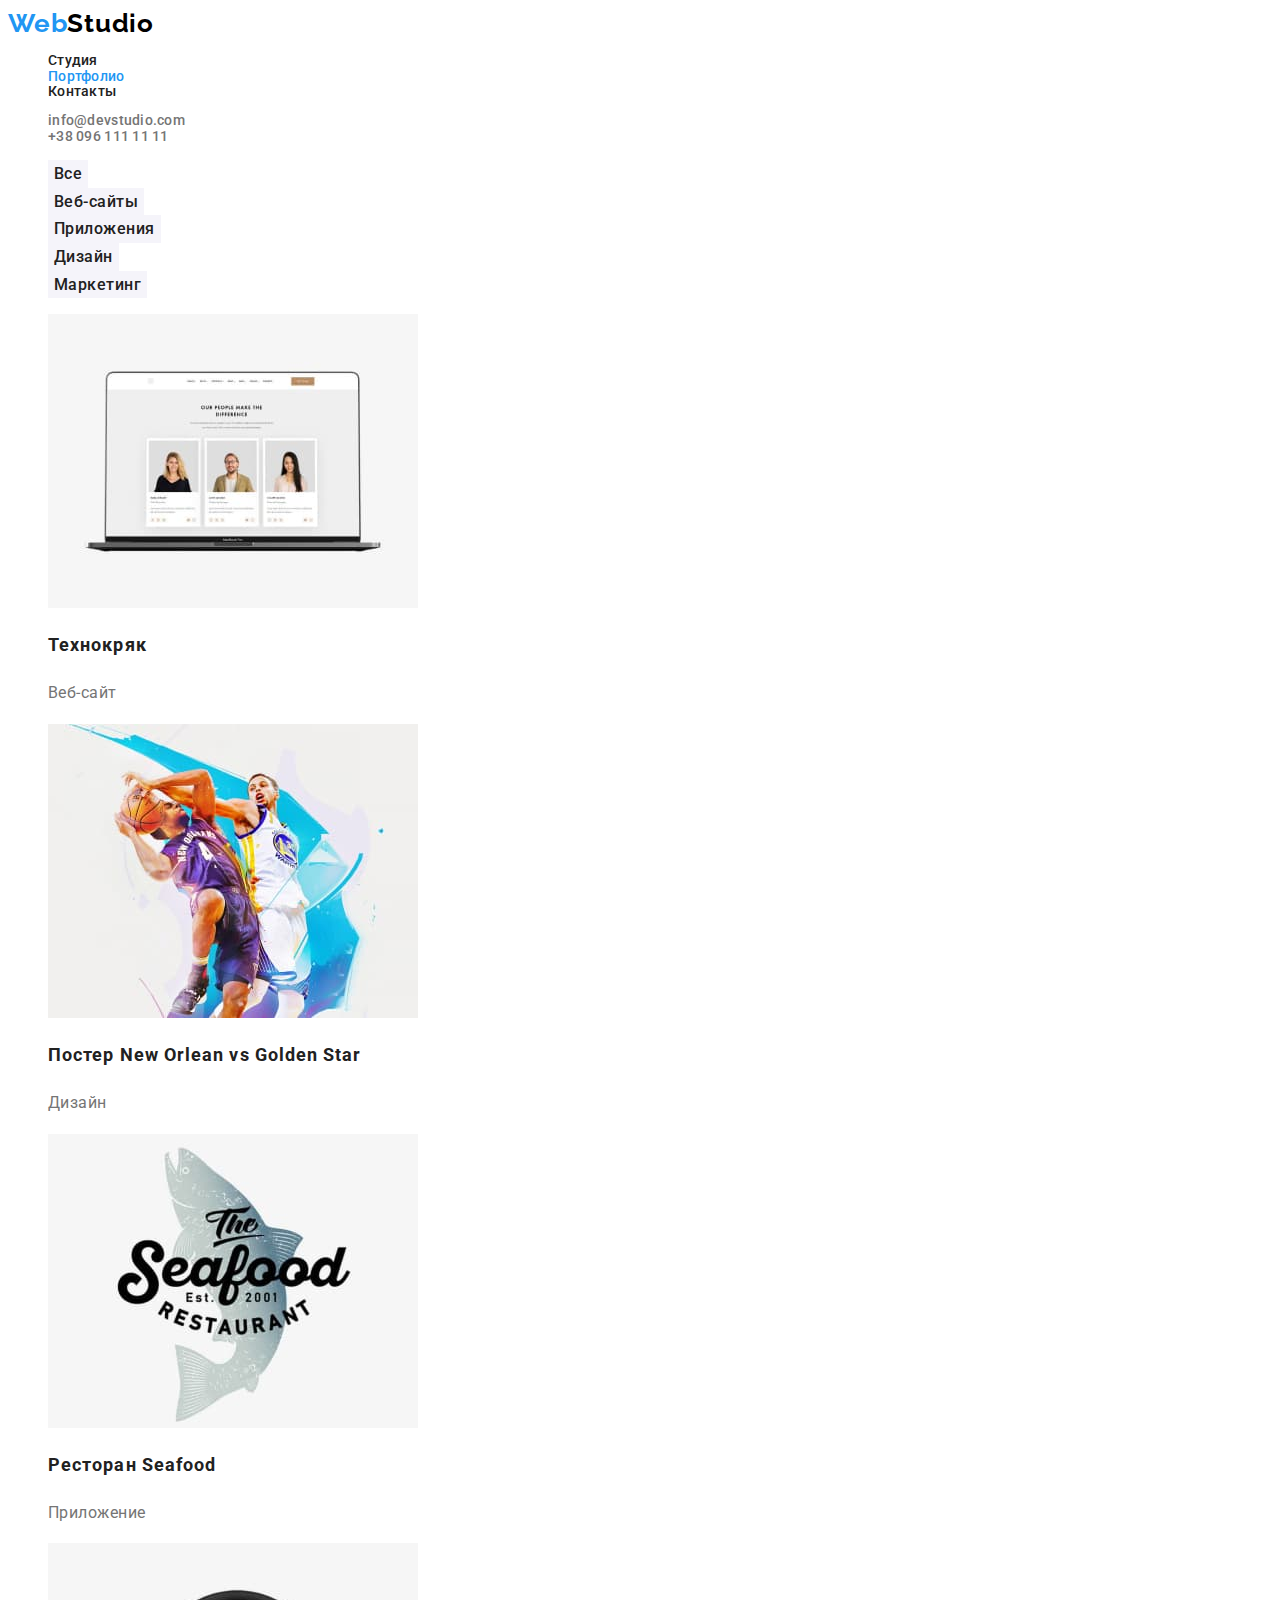
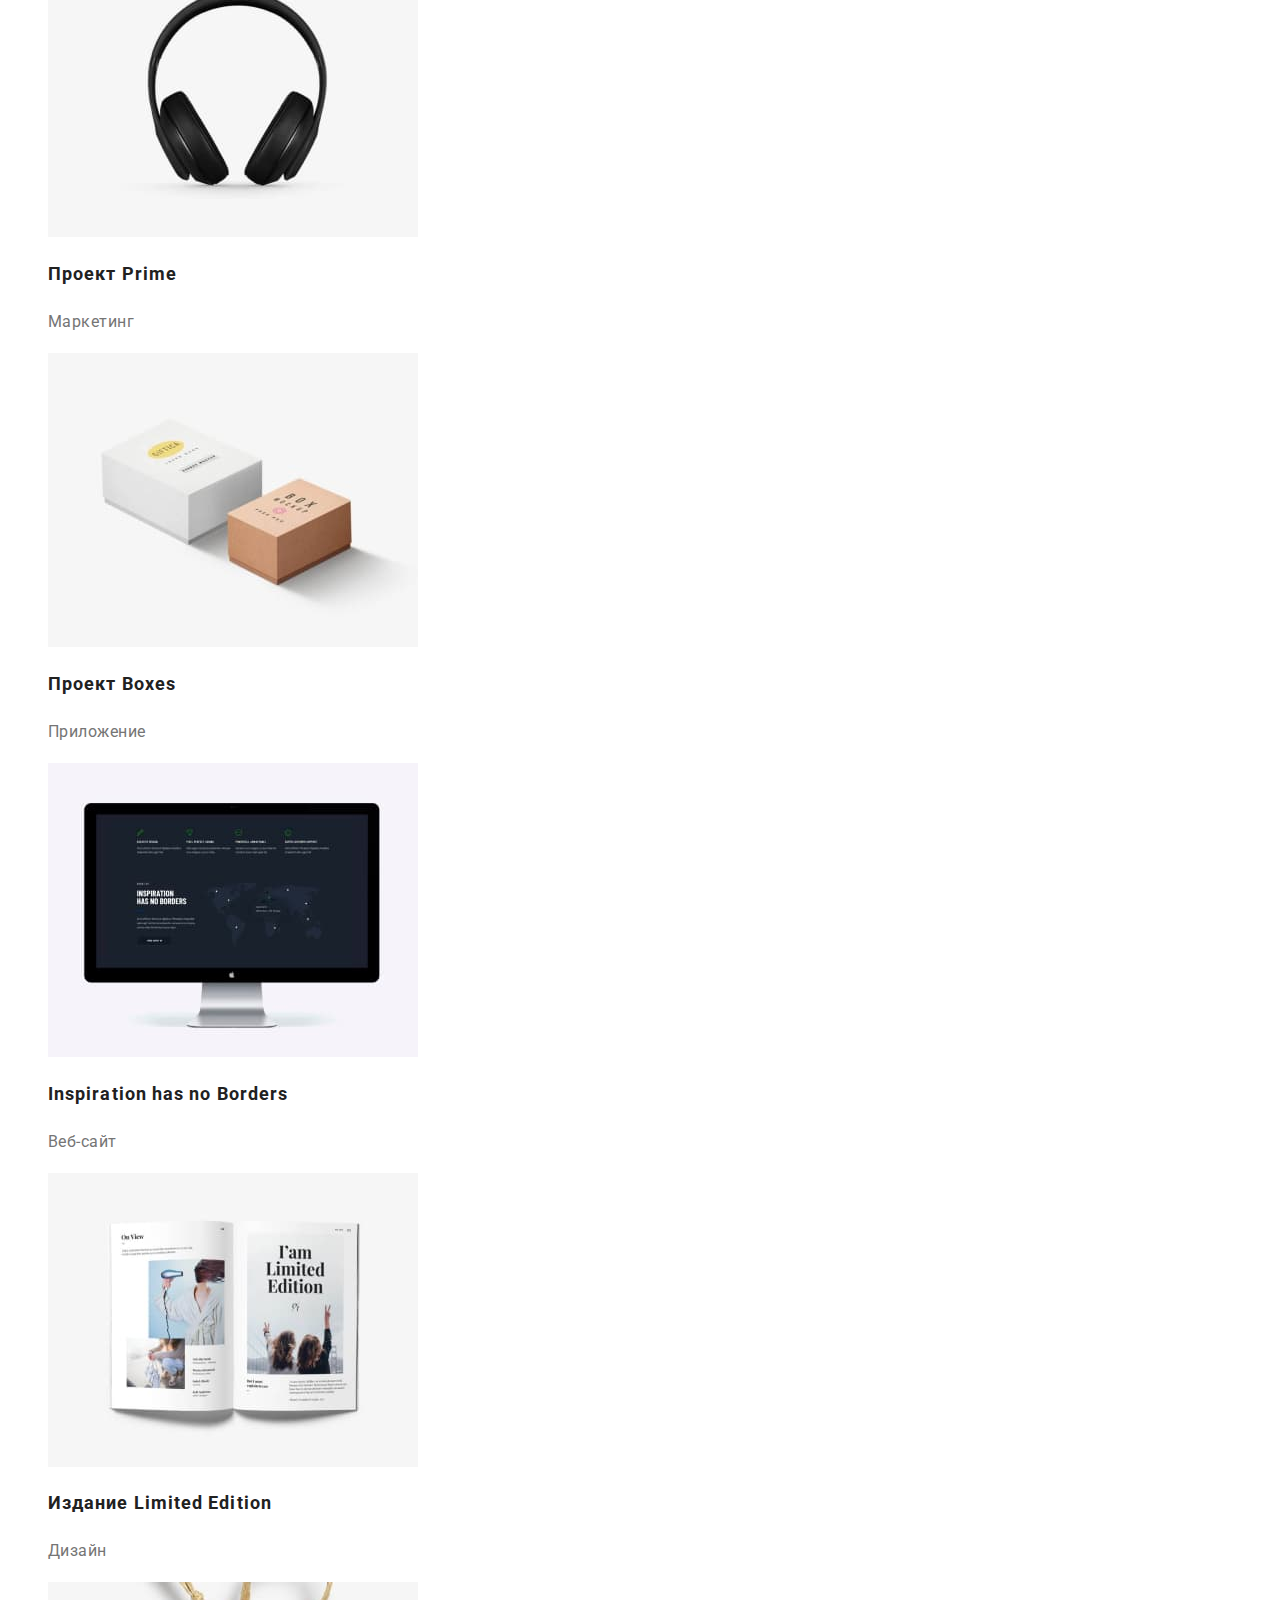
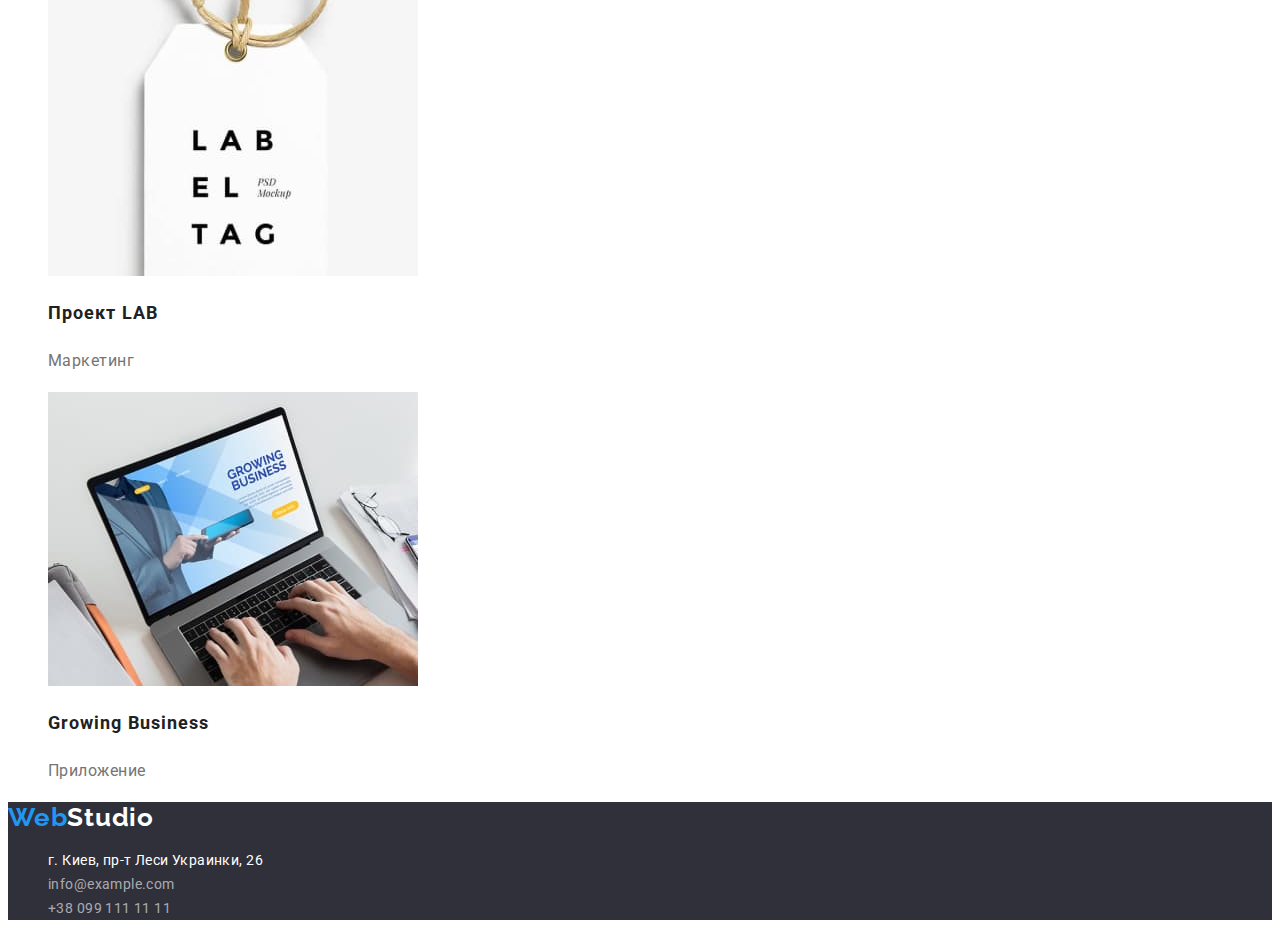
==== portfolio.html @ 826d6974 "Copy files from hw2" ====
<!DOCTYPE html>
<html lang="ru">
  <head>
    <meta charset="UTF-8" />
    <meta http-equiv="X-UA-Compatible" content="IE=edge" />
    <meta name="viewport" content="width=device-width, initial-scale=1.0" />
    <link rel="preconnect" href="https://fonts.googleapis.com" />
    <link rel="preconnect" href="https://fonts.gstatic.com" crossorigin />
    <link
      href="https://fonts.googleapis.com/css2?family=Raleway:wght@700&family=Roboto:wght@400;500;700;900&display=swap"
      rel="stylesheet"
    />
    <title>Portfolio</title>
    <link rel="stylesheet" href="./css/styles.css" />
  </head>
  <body>
    <header>
      <nav class="header-nav">
        <a href="/" lang="en" class="header-logo"> <span class="logo-accent">Web</span>Studio</a>
        <ul class="nav-list list">
          <li><a class="link" href="./index.html">Студия</a></li>
          <li><a class="active-page link" href="/">Портфолио</a></li>
          <li><a class="link" href="#contacts">Контакты</a></li>
        </ul>
      </nav>
      <ul class="header-contacts">
        <li>
          <a class="header-tel link" href="mailto:info@devstudio.com">info@devstudio.com</a>
        </li>
        <li>
          <a class="header-tel link" href="tel:+380961111111">+38 096 111 11 11</a>
        </li>
      </ul>
    </header>

    <main>
      <!--Filter-->
      <section>
        <h1 hidden>Портфолио работ</h1>
        <ul class="filter list">
          <li>
            <button type="button" class="filter-item">Все</button>
          </li>
          <li>
            <button type="button" class="filter-item">Веб-сайты</button>
          </li>
          <li>
            <button type="button" class="filter-item">Приложения</button>
          </li>
          <li>
            <button type="button" class="filter-item">Дизайн</button>
          </li>
          <li>
            <button type="button" class="filter-item">Маркетинг</button>
          </li>
        </ul>
        <!--Portfolio-->
        <ul class="portfolio-list list">
          <li>
            <a href="" class="portfolio-link">
              <img
                src="./images/portfolio1.jpg"
                alt="Веб-сайт Технокряк.jpg"
                width="370"
                height="294"
              />
              <h2 class="portfolio-header">Технокряк</h2>
              <p class="portfolio-text">Веб-сайт</p>
            </a>
          </li>
          <li>
            <a href="" class="portfolio-link">
              <img
                src="./images/portfolio2.jpg"
                alt="Постер New Orlean vs Golden Star.jpg"
                width="370"
                height="294"
              />
              <h2 class="portfolio-header">
                Постер <span lang="en">New Orlean vs Golden Star</span>
              </h2>
              <p class="portfolio-text">Дизайн</p>
            </a>
          </li>
          <li>
            <a href="" class="portfolio-link">
              <img
                src="./images/portfolio3.jpg"
                alt="Приложение ресторана Seafood.jpg"
                width="370"
                height="294"
              />
              <h2 class="portfolio-header">Ресторан <span lang="en">Seafood</span></h2>
              <p class="portfolio-text">Приложение</p>
            </a>
          </li>
          <li>
            <a href="" class="portfolio-link">
              <img src="./images/portfolio4.jpg" alt="Проект Prime.jpg" width="370" height="294" />
              <h2 class="portfolio-header">Проект <span lang="en">Prime</span></h2>
              <p class="portfolio-text">Маркетинг</p>
            </a>
          </li>
          <li>
            <a href="" class="portfolio-link">
              <img
                src="./images/portfolio5.jpg"
                alt="Приложение проекта Boxes.jpg"
                width="370"
                height="294"
              />
              <h2 class="portfolio-header">Проект <span lang="en">Boxes</span></h2>
              <p class="portfolio-text">Приложение</p>
            </a>
          </li>
          <li>
            <a href="" class="portfolio-link">
              <img
                src="./images/portfolio6.jpg"
                alt="Веб-сайт Inspiration has no Borders.jpg"
                width="370"
                height="294"
              />
              <h2 lang="en" class="portfolio-header">Inspiration has no Borders</h2>
              <p class="portfolio-text">Веб-сайт</p>
            </a>
          </li>
          <li>
            <a href="" class="portfolio-link">
              <img
                src="./images/portfolio7.jpg"
                alt="Дизайн издания Limited Edition.jpg"
                width="370"
                height="294"
              />
              <h2 class="portfolio-header">Издание <span lang="en">Limited Edition</span></h2>
              <p class="portfolio-text">Дизайн</p>
            </a>
          </li>
          <li>
            <a href="" class="portfolio-link">
              <img src="./images/portfolio8.jpg" alt="Проект LAB.jpg" width="370" height="294" />
              <h2 class="portfolio-header">Проект <span lang="en">LAB</span></h2>
              <p class="portfolio-text">Маркетинг</p>
            </a>
          </li>
          <li>
            <a href="" class="portfolio-link">
              <img
                src="./images/portfolio9.jpg"
                alt="Приложение Growing Business.jpg"
                width="370"
                height="294"
              />
              <h2 lang="en" class="portfolio-header">Growing Business</h2>
              <p class="portfolio-text">Приложение</p>
            </a>
          </li>
        </ul>
      </section>
    </main>

    <footer class="footer">
      <h2 hidden>Контакты</h2>
      <address id="contacts">
        <a class="footer-logo link" href="/" lang="en">
          <span class="logo-accent">Web</span>Studio</a
        >
        <ul class="contacts-list list">
          <li>
            <a
              href="https://www.google.com/maps/place/%D0%B1%D1%83%D0%BB.+%D0%9B%D0%B5%D1%81%D0%B8+%D0%A3%D0%BA%D1%80%D0%B0%D0%B8%D0%BD%D0%BA%D0%B8,+26,+%D0%9A%D0%B8%D0%B5%D0%B2,+%D0%A3%D0%BA%D1%80%D0%B0%D0%B8%D0%BD%D0%B0,+02000/"
              target="_blank"
              class="address link"
              >г. Киев, пр-т Леси Украинки, 26
            </a>
          </li>
          <li>
            <a href="mailto:info@example.com" class="footer-tel link">info@example.com</a>
          </li>
          <li><a href="tel:+380991111111" class="footer-tel link">+38 099 111 11 11</a></li>
        </ul>
      </address>
    </footer>
  </body>
</html>
---- css/styles.css ----
/*Primary text color #212121 */
/*Secondary text color #757575 */
/*background color #FFFFFF */
/*accent color #2196F3 */
/*secondary background color #F5F4FA*/

:root {
  --primary-text-color: #212121;
  --text-color: #757575;
  --accent-color: #2196f3;
  --primary-white-color: #ffffff;
}

body {
  font-family: 'Roboto', Verdana, sans-serif;
  background-color: var(--primary-white-color);
  color: var(--primary-text-color);
}

/*Site navigation*/

.list,
.header-contacts {
  list-style: none;
}

.link {
  text-decoration: none;
  color: var(--primary-text-color);
}

.link:hover,
.link:focus {
  color: var(--accent-color);
}

.header-logo {
  color: #000000;
  font-family: 'Raleway', Verdana, sans-serif;
  font-weight: 700;
  font-size: 26px;
  line-height: 1.2;
  letter-spacing: 0.03em;
  text-decoration: none;
}

.logo-accent {
  color: var(--accent-color);
  font-family: 'Raleway', Verdana, sans-serif;
  font-weight: 700;
  font-size: 26px;
  line-height: 1.2;
  letter-spacing: 0.03em;
}

.header-nav,
.header-contacts {
  color: var(--primary-text-color);
  font-weight: 500;
  font-size: 14px;
  line-height: 1.1;
  letter-spacing: 0.02em;
}

.active-page {
  color: var(--accent-color);
}

.header-tel {
  color: var(--text-color);
}

/*Hero*/

.hero {
  background-color: #2f303a;
}
.primary-title {
  color: var(--primary-white-color);
  font-weight: 900;
  font-size: 44px;
  line-height: 1.4;
  letter-spacing: 0.06em;
  text-transform: uppercase;
  text-align: center;
}

.order-button {
  color: var(--primary-white-color);
  background: var(--accent-color);
  font-family: 'Roboto', Verdana, sans-serif;
  font-weight: 700;
  font-size: 16px;
  line-height: 1.8;
  letter-spacing: 0.06em;
  cursor: pointer;
}

.order-button:hover,
.order-button:focus {
  background: #188ce8;
}

/*Benefits*/

.sub-title {
  font-weight: 700;
  font-size: 14px;
  line-height: 1.1;
  letter-spacing: 0.03em;
  text-transform: uppercase;
}

.text {
  color: var(--text-color);
  font-size: 14px;
  line-height: 1.7;
  letter-spacing: 0.03em;
}

/*What we do*/

.title {
  font-weight: 700;
  font-size: 36px;
  line-height: 1.2;
  letter-spacing: 0.03em;
  text-align: center;
}

/*Team*/

.team {
  background-color: #f5f4fa;
}

.team-item {
  text-align: center;
}

.team-name {
  font-weight: 500;
  font-size: 16px;
  line-height: 1.2;
  letter-spacing: 0.03em;
}

.team-text {
  color: var(--text-color);
  font-size: 16px;
  line-height: 1.2;
  letter-spacing: 0.03em;
}

/*Footer*/

.footer {
  background-color: #2f303a;
}

.footer-logo,
.address,
.footer-tel {
  text-decoration: none;
  font-style: normal;
}

.footer-logo {
  color: var(--primary-white-color);
  font-family: 'Raleway', Verdana, sans-serif;
  font-weight: 700;
  font-size: 26px;
  line-height: 1.2;
  letter-spacing: 0.03em;
}

.address,
.footer-tel {
  color: var(--primary-white-color);
  font-size: 14px;
  line-height: 1.7;
  letter-spacing: 0.03em;
}

.footer-tel {
  color: rgba(255, 255, 255, 0.6);
}

/*------Portfolio page------*/

/*Filter*/

.filter-item {
  color: var(--primary-text-color);
  background: #f5f4fa;
  border: none;
  font-family: 'Roboto', Verdana, sans-serif;
  font-weight: 500;
  font-size: 16px;
  line-height: 1.6;
  letter-spacing: 0.03em;
  text-align: center;
}

.filter-item:hover,
.filter-item:focus {
  color: var(--primary-white-color);
  background: var(--accent-color);
  cursor: pointer;
}

/*Portfolio*/

.portfolio-link {
  text-decoration: none;
  font-style: normal;
}

.portfolio-header {
  color: var(--primary-text-color);
  font-size: 18px;
  line-height: 2;
  letter-spacing: 0.06em;
}

.portfolio-text {
  color: var(--text-color);
  font-size: 16px;
  line-height: 1.8;
  letter-spacing: 0.03em;
}
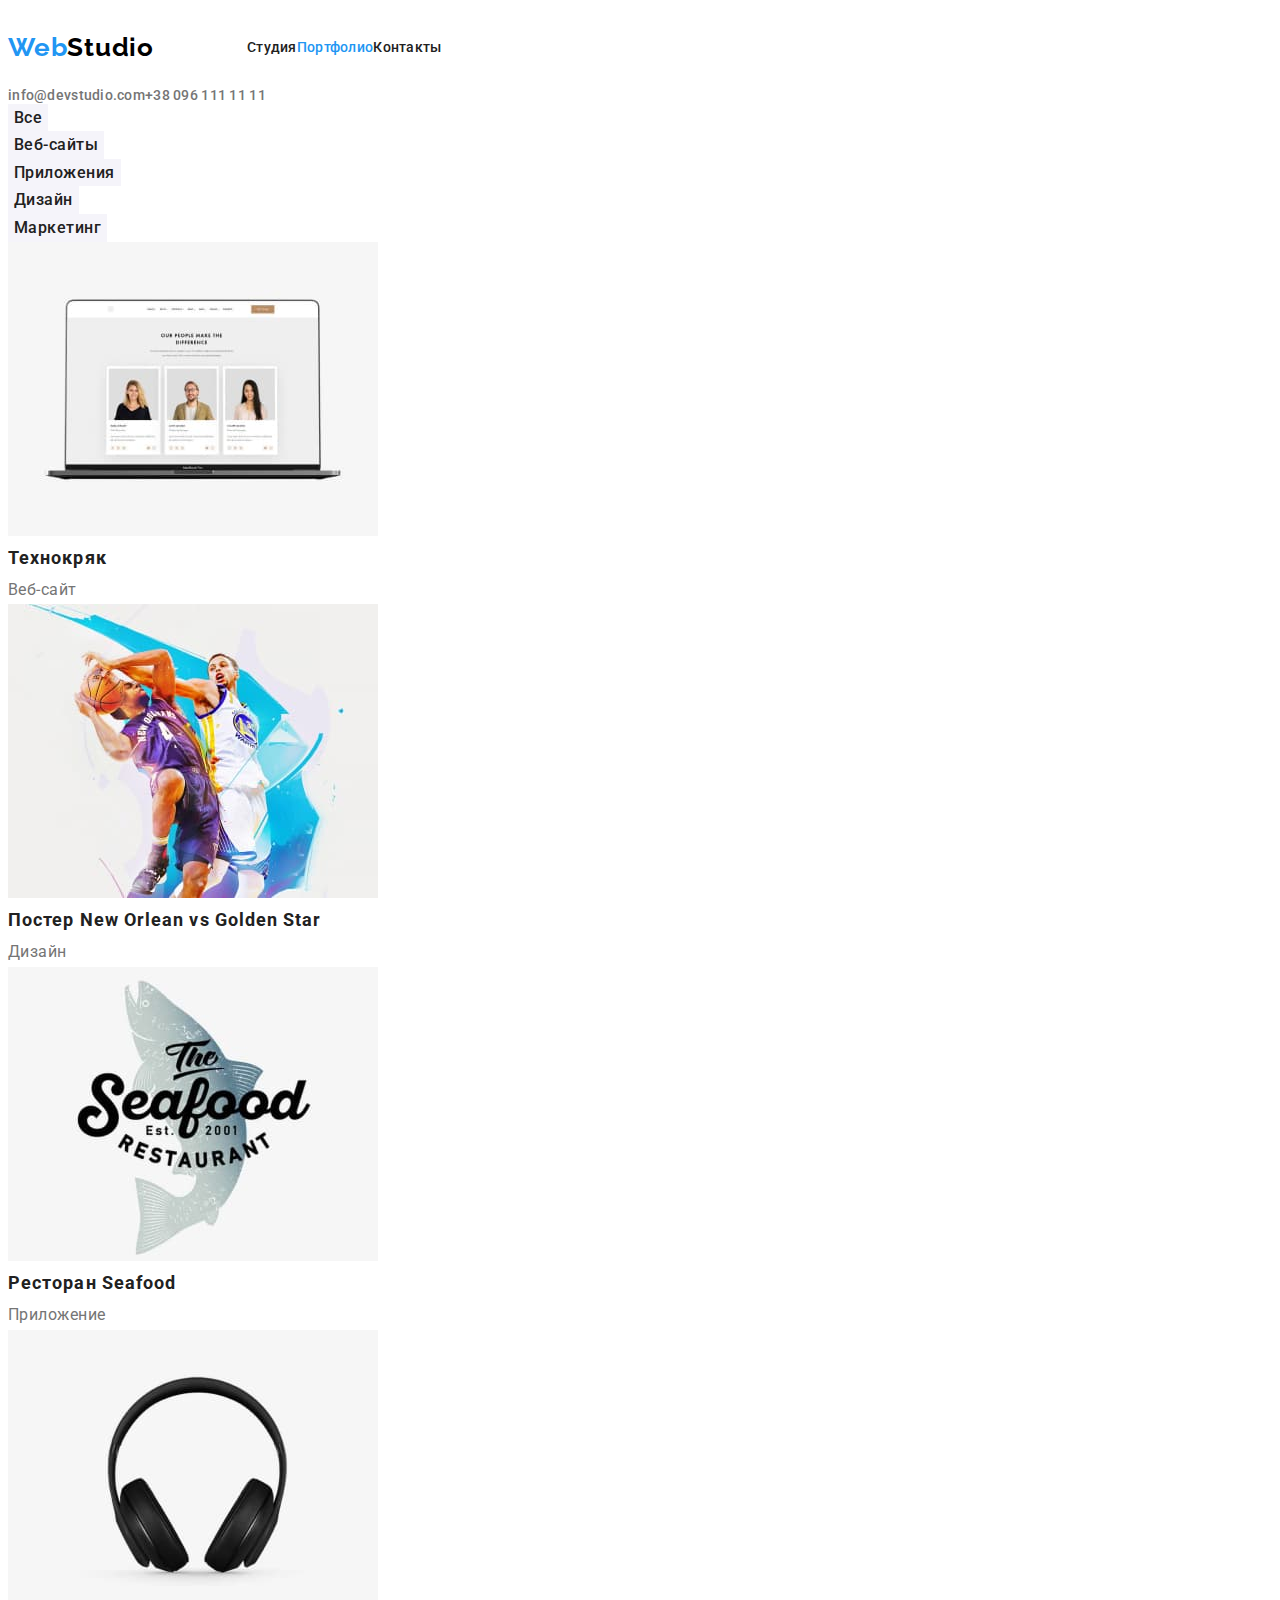
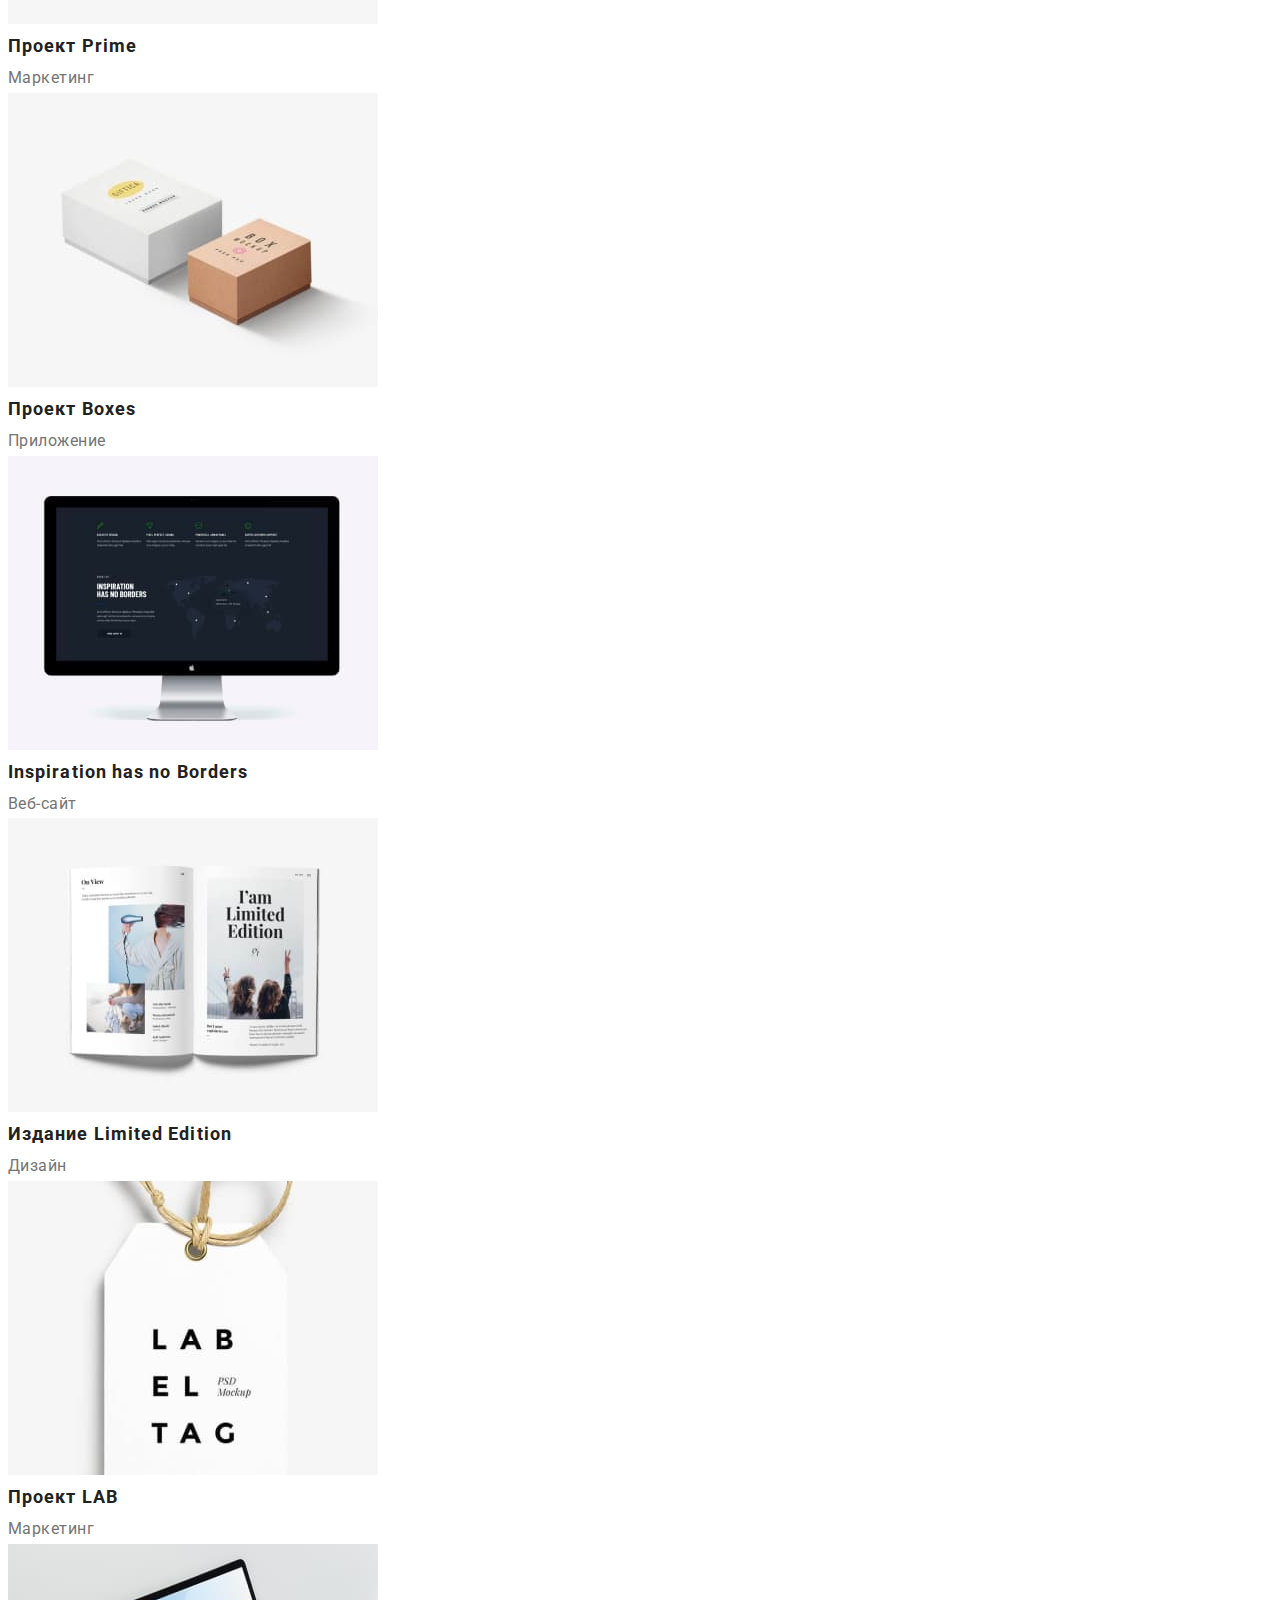
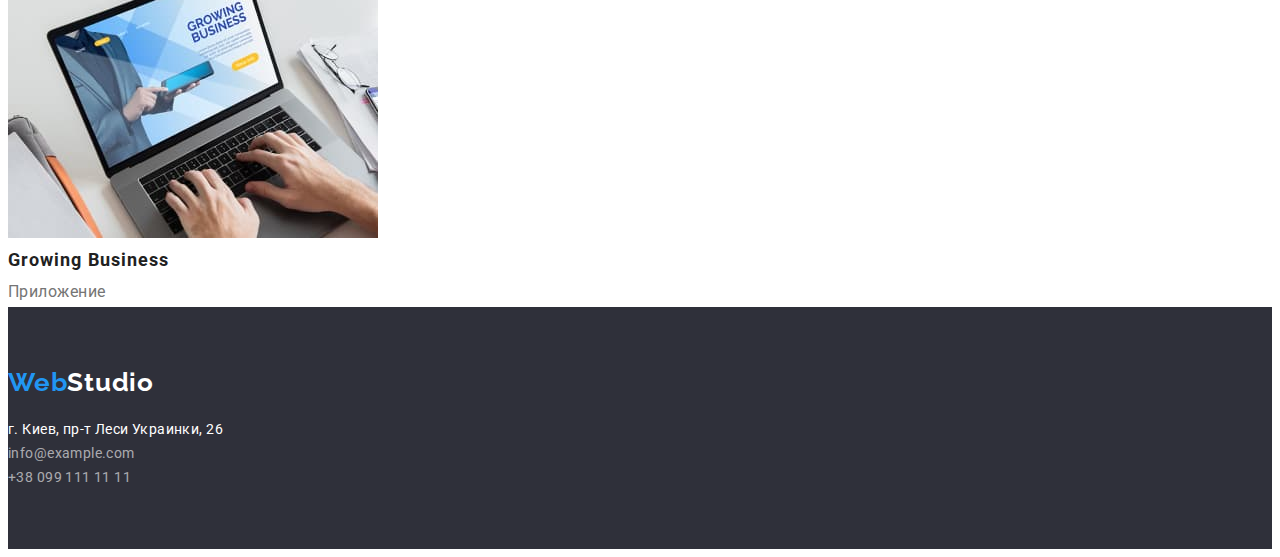
==== commit ddcc3f9f: "Align index.html" ====
--- a/portfolio.html
+++ b/portfolio.html
@@ -11,6 +11,14 @@
       rel="stylesheet"
     />
     <title>Portfolio</title>
+    <link
+      rel="stylesheet"
+      href="https://cdnjs.cloudflare.com/ajax/libs/modern-normalize/1.1.0/modern-normalize.min.css"
+      integrity="sha512-wpPYUAdjBVSE4KJnH1VR1HeZfpl1ub8YT/NKx4PuQ5NmX2tKuGu6U/JRp5y+Y8XG2tV+wKQpNHVUX03MfMFn9Q=="
+      crossorigin="anonymous"
+      referrerpolicy="no-referrer"
+    />
+    <link rel="stylesheet" href="./css/reset.css" />
     <link rel="stylesheet" href="./css/styles.css" />
   </head>
   <body>
@@ -36,7 +44,7 @@
     <main>
       <!--Filter-->
       <section>
-        <h1 hidden>Портфолио работ</h1>
+        <h1 class="visually-hidden">Портфолио работ</h1>
         <ul class="filter list">
           <li>
             <button type="button" class="filter-item">Все</button>
--- a/css/styles.css
+++ b/css/styles.css
@@ -17,6 +17,25 @@
   color: var(--primary-text-color);
 }
 
+.visually-hidden {
+  position: absolute;
+  width: 1px;
+  height: 1px;
+  margin: -1px;
+  border: 0;
+  padding: 0;
+  white-space: nowrap;
+  clip-path: inset(100%);
+  clip: rect(0 0 0 0);
+  overflow: hidden;
+}
+
+.container {
+  width: 1200px;
+  padding: 0 15px;
+  margin: 0 auto;
+}
+
 /*Site navigation*/
 
 .list,
@@ -36,12 +55,17 @@
 
 .header-logo {
   color: #000000;
+
   font-family: 'Raleway', Verdana, sans-serif;
   font-weight: 700;
   font-size: 26px;
   line-height: 1.2;
   letter-spacing: 0.03em;
   text-decoration: none;
+
+  padding-top: 24px;
+  padding-bottom: 25px;
+  margin-right: 93px;
 }
 
 .logo-accent {
@@ -53,47 +77,94 @@
   letter-spacing: 0.03em;
 }
 
-.header-nav,
-.header-contacts {
+.header-nav {
   color: var(--primary-text-color);
   font-weight: 500;
   font-size: 14px;
   line-height: 1.1;
   letter-spacing: 0.02em;
+
+  display: flex;
+  align-items: center;
+}
+
+.nav-list {
+  display: flex;
+}
+
+.nav-item:not(:last-child) {
+  margin-right: 50px;
+}
+
+.header-contacts {
+  color: var(--text-color);
+  font-weight: 500;
+  font-size: 14px;
+  line-height: 1.1;
+  letter-spacing: 0.02em;
+
+  display: flex;
+  margin-left: auto;
+}
+
+.header-tel {
+  color: var(--text-color);
+}
+
+.contacts-item:not(:last-child) {
+  margin-right: 50px;
+}
+
+.header .container {
+  display: flex;
+  align-items: center;
 }
 
 .active-page {
   color: var(--accent-color);
 }
 
-.header-tel {
-  color: var(--text-color);
-}
-
 /*Hero*/
 
 .hero {
   background-color: #2f303a;
-}
+
+  text-align: center;
+  padding: 200px 0;
+}
+
 .primary-title {
   color: var(--primary-white-color);
+
   font-weight: 900;
   font-size: 44px;
   line-height: 1.4;
   letter-spacing: 0.06em;
   text-transform: uppercase;
-  text-align: center;
+
+  max-width: 696px;
+  margin: 0 auto;
+  margin-bottom: 30px;
 }
 
 .order-button {
   color: var(--primary-white-color);
   background: var(--accent-color);
+  box-shadow: 0px 4px 4px rgba(0, 0, 0, 0.15);
+
   font-family: 'Roboto', Verdana, sans-serif;
   font-weight: 700;
   font-size: 16px;
   line-height: 1.8;
   letter-spacing: 0.06em;
   cursor: pointer;
+
+  display: inline-block;
+  min-width: 200px;
+  min-height: 50px;
+  padding: 10px 32px;
+  border: none;
+  border-radius: 4px;
 }
 
 .order-button:hover,
@@ -103,12 +174,30 @@
 
 /*Benefits*/
 
+.benefits {
+  padding: 94px 0px;
+}
+
+.benefits-list {
+  display: flex;
+}
+
+.benefits-item {
+  max-width: 270px;
+}
+
+.benefits-item:not(:last-child) {
+  margin-right: 30px;
+}
+
 .sub-title {
   font-weight: 700;
   font-size: 14px;
   line-height: 1.1;
   letter-spacing: 0.03em;
   text-transform: uppercase;
+
+  margin-bottom: 10px;
 }
 
 .text {
@@ -120,22 +209,55 @@
 
 /*What we do*/
 
+.works {
+  padding-bottom: 94px;
+}
+
 .title {
   font-weight: 700;
   font-size: 36px;
   line-height: 1.2;
   letter-spacing: 0.03em;
   text-align: center;
+
+  margin: 0 auto 50px;
+}
+
+.works-list {
+  display: flex;
+  flex-wrap: wrap;
+  gap: 30px;
+  padding: 0px;
+}
+
+.works-item {
+  flex-basis: calc((100% - 60px) / 3);
 }
 
 /*Team*/
 
 .team {
   background-color: #f5f4fa;
+  display: flex;
+  padding: 94px 0px;
+}
+
+.team-list {
+  display: flex;
+  flex-wrap: wrap;
+  gap: 30px;
+  padding: 0px;
 }
 
 .team-item {
+  background: #ffffff;
   text-align: center;
+
+  border: none;
+  border-radius: 0px 0px 4px 4px;
+  box-shadow: 0px 1px 3px rgba(0, 0, 0, 0.12), 0px 1px 1px rgba(0, 0, 0, 0.14),
+    0px 2px 1px rgba(0, 0, 0, 0.2);
+  padding-bottom: 30px;
 }
 
 .team-name {
@@ -143,6 +265,9 @@
   font-size: 16px;
   line-height: 1.2;
   letter-spacing: 0.03em;
+
+  margin-top: 30px;
+  margin-bottom: 10px;
 }
 
 .team-text {
@@ -156,6 +281,8 @@
 
 .footer {
   background-color: #2f303a;
+
+  padding: 60px 0;
 }
 
 .footer-logo,
@@ -166,12 +293,15 @@
 }
 
 .footer-logo {
+  display: inline-block;
   color: var(--primary-white-color);
   font-family: 'Raleway', Verdana, sans-serif;
   font-weight: 700;
   font-size: 26px;
   line-height: 1.2;
   letter-spacing: 0.03em;
+
+  margin-bottom: 20px;
 }
 
 .address,
@@ -184,6 +314,10 @@
 
 .footer-tel {
   color: rgba(255, 255, 255, 0.6);
+}
+
+.footer-contacts-item:not(:last-child) {
+  margin-bottom: 9px;
 }
 
 /*------Portfolio page------*/
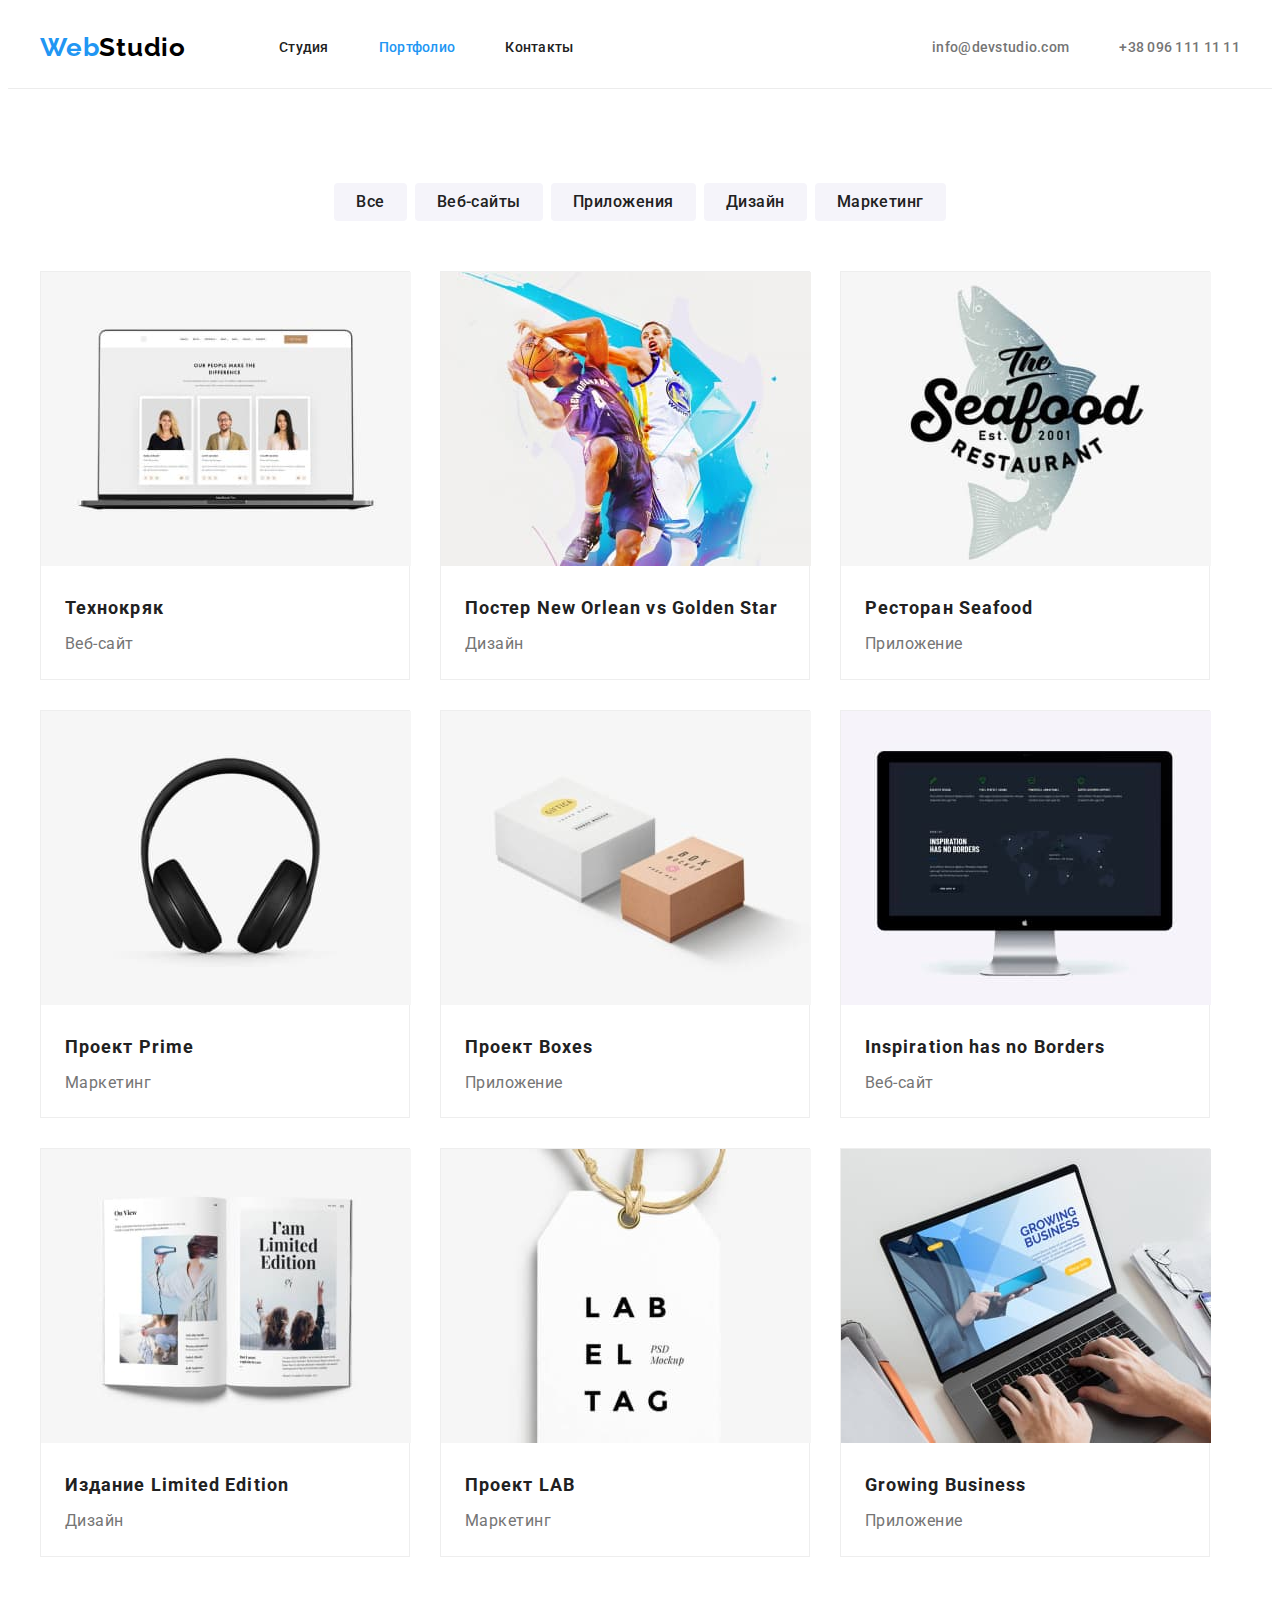
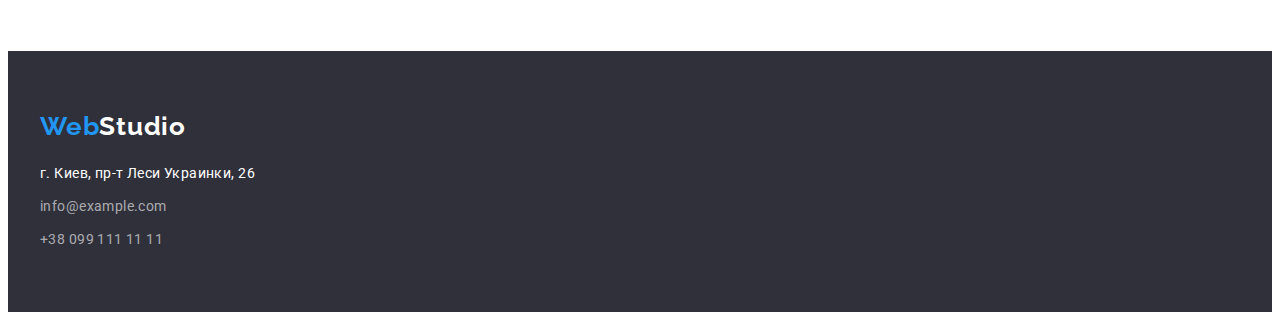
==== commit 2eeaccc0: "Align portfolio.html" ====
--- a/portfolio.html
+++ b/portfolio.html
@@ -22,173 +22,189 @@
     <link rel="stylesheet" href="./css/styles.css" />
   </head>
   <body>
-    <header>
-      <nav class="header-nav">
-        <a href="/" lang="en" class="header-logo"> <span class="logo-accent">Web</span>Studio</a>
-        <ul class="nav-list list">
-          <li><a class="link" href="./index.html">Студия</a></li>
-          <li><a class="active-page link" href="/">Портфолио</a></li>
-          <li><a class="link" href="#contacts">Контакты</a></li>
+    <header class="header border">
+      <div class="container">
+        <nav class="header-nav">
+          <a href="/" lang="en" class="header-logo"> <span class="logo-accent">Web</span>Studio</a>
+          <ul class="nav-list list">
+            <li class="nav-item"><a class="link" href="/">Студия</a></li>
+            <li class="nav-item">
+              <a class="link active-page" href="./portfolio.html">Портфолио</a>
+            </li>
+            <li class="nav-item"><a class="link" href="#contacts">Контакты</a></li>
+          </ul>
+        </nav>
+        <ul class="header-contacts">
+          <li class="contacts-item">
+            <a class="header-tel link" href="mailto:info@devstudio.com">info@devstudio.com</a>
+          </li>
+          <li class="contacts-item">
+            <a class="header-tel link" href="tel:+380961111111">+38 096 111 11 11</a>
+          </li>
         </ul>
-      </nav>
-      <ul class="header-contacts">
-        <li>
-          <a class="header-tel link" href="mailto:info@devstudio.com">info@devstudio.com</a>
-        </li>
-        <li>
-          <a class="header-tel link" href="tel:+380961111111">+38 096 111 11 11</a>
-        </li>
-      </ul>
+      </div>
     </header>
 
     <main>
       <!--Filter-->
-      <section>
+      <section class="portfolio">
         <h1 class="visually-hidden">Портфолио работ</h1>
         <ul class="filter list">
-          <li>
-            <button type="button" class="filter-item">Все</button>
-          </li>
-          <li>
-            <button type="button" class="filter-item">Веб-сайты</button>
-          </li>
-          <li>
-            <button type="button" class="filter-item">Приложения</button>
-          </li>
-          <li>
-            <button type="button" class="filter-item">Дизайн</button>
-          </li>
-          <li>
-            <button type="button" class="filter-item">Маркетинг</button>
+          <li class="filter-item">
+            <button type="button" class="filter-btn">Все</button>
+          </li>
+          <li class="filter-item">
+            <button type="button" class="filter-btn">Веб-сайты</button>
+          </li>
+          <li class="filter-item">
+            <button type="button" class="filter-btn">Приложения</button>
+          </li>
+          <li class="filter-item">
+            <button type="button" class="filter-btn">Дизайн</button>
+          </li>
+          <li class="filter-item">
+            <button type="button" class="filter-btn">Маркетинг</button>
           </li>
         </ul>
         <!--Portfolio-->
-        <ul class="portfolio-list list">
-          <li>
-            <a href="" class="portfolio-link">
-              <img
-                src="./images/portfolio1.jpg"
-                alt="Веб-сайт Технокряк.jpg"
-                width="370"
-                height="294"
-              />
-              <h2 class="portfolio-header">Технокряк</h2>
-              <p class="portfolio-text">Веб-сайт</p>
-            </a>
-          </li>
-          <li>
-            <a href="" class="portfolio-link">
-              <img
-                src="./images/portfolio2.jpg"
-                alt="Постер New Orlean vs Golden Star.jpg"
-                width="370"
-                height="294"
-              />
-              <h2 class="portfolio-header">
-                Постер <span lang="en">New Orlean vs Golden Star</span>
-              </h2>
-              <p class="portfolio-text">Дизайн</p>
-            </a>
-          </li>
-          <li>
-            <a href="" class="portfolio-link">
-              <img
-                src="./images/portfolio3.jpg"
-                alt="Приложение ресторана Seafood.jpg"
-                width="370"
-                height="294"
-              />
-              <h2 class="portfolio-header">Ресторан <span lang="en">Seafood</span></h2>
-              <p class="portfolio-text">Приложение</p>
-            </a>
-          </li>
-          <li>
-            <a href="" class="portfolio-link">
-              <img src="./images/portfolio4.jpg" alt="Проект Prime.jpg" width="370" height="294" />
-              <h2 class="portfolio-header">Проект <span lang="en">Prime</span></h2>
-              <p class="portfolio-text">Маркетинг</p>
-            </a>
-          </li>
-          <li>
-            <a href="" class="portfolio-link">
-              <img
-                src="./images/portfolio5.jpg"
-                alt="Приложение проекта Boxes.jpg"
-                width="370"
-                height="294"
-              />
-              <h2 class="portfolio-header">Проект <span lang="en">Boxes</span></h2>
-              <p class="portfolio-text">Приложение</p>
-            </a>
-          </li>
-          <li>
-            <a href="" class="portfolio-link">
-              <img
-                src="./images/portfolio6.jpg"
-                alt="Веб-сайт Inspiration has no Borders.jpg"
-                width="370"
-                height="294"
-              />
-              <h2 lang="en" class="portfolio-header">Inspiration has no Borders</h2>
-              <p class="portfolio-text">Веб-сайт</p>
-            </a>
-          </li>
-          <li>
-            <a href="" class="portfolio-link">
-              <img
-                src="./images/portfolio7.jpg"
-                alt="Дизайн издания Limited Edition.jpg"
-                width="370"
-                height="294"
-              />
-              <h2 class="portfolio-header">Издание <span lang="en">Limited Edition</span></h2>
-              <p class="portfolio-text">Дизайн</p>
-            </a>
-          </li>
-          <li>
-            <a href="" class="portfolio-link">
-              <img src="./images/portfolio8.jpg" alt="Проект LAB.jpg" width="370" height="294" />
-              <h2 class="portfolio-header">Проект <span lang="en">LAB</span></h2>
-              <p class="portfolio-text">Маркетинг</p>
-            </a>
-          </li>
-          <li>
-            <a href="" class="portfolio-link">
-              <img
-                src="./images/portfolio9.jpg"
-                alt="Приложение Growing Business.jpg"
-                width="370"
-                height="294"
-              />
-              <h2 lang="en" class="portfolio-header">Growing Business</h2>
-              <p class="portfolio-text">Приложение</p>
-            </a>
-          </li>
-        </ul>
+        <div class="container">
+          <ul class="portfolio-list list">
+            <li class="portfolio-item">
+              <a href="" class="portfolio-link">
+                <img
+                  class="portfolio-img"
+                  src="./images/portfolio1.jpg"
+                  alt="Веб-сайт Технокряк.jpg"
+                  width="370"
+                  height="294"
+                />
+                <h2 class="portfolio-header">Технокряк</h2>
+                <p class="portfolio-text">Веб-сайт</p>
+              </a>
+            </li>
+            <li class="portfolio-item">
+              <a href="" class="portfolio-link">
+                <img
+                  src="./images/portfolio2.jpg"
+                  alt="Постер New Orlean vs Golden Star.jpg"
+                  width="370"
+                  height="294"
+                />
+                <h2 class="portfolio-header">
+                  Постер <span lang="en">New Orlean vs Golden Star</span>
+                </h2>
+                <p class="portfolio-text">Дизайн</p>
+              </a>
+            </li>
+            <li class="portfolio-item">
+              <a href="" class="portfolio-link">
+                <img
+                  src="./images/portfolio3.jpg"
+                  alt="Приложение ресторана Seafood.jpg"
+                  width="370"
+                  height="294"
+                />
+                <h2 class="portfolio-header">Ресторан <span lang="en">Seafood</span></h2>
+                <p class="portfolio-text">Приложение</p>
+              </a>
+            </li>
+            <li class="portfolio-item">
+              <a href="" class="portfolio-link">
+                <img
+                  src="./images/portfolio4.jpg"
+                  alt="Проект Prime.jpg"
+                  width="370"
+                  height="294"
+                />
+                <h2 class="portfolio-header">Проект <span lang="en">Prime</span></h2>
+                <p class="portfolio-text">Маркетинг</p>
+              </a>
+            </li>
+            <li class="portfolio-item">
+              <a href="" class="portfolio-link">
+                <img
+                  src="./images/portfolio5.jpg"
+                  alt="Приложение проекта Boxes.jpg"
+                  width="370"
+                  height="294"
+                />
+                <h2 class="portfolio-header">Проект <span lang="en">Boxes</span></h2>
+                <p class="portfolio-text">Приложение</p>
+              </a>
+            </li>
+            <li class="portfolio-item">
+              <a href="" class="portfolio-link">
+                <img
+                  src="./images/portfolio6.jpg"
+                  alt="Веб-сайт Inspiration has no Borders.jpg"
+                  width="370"
+                  height="294"
+                />
+                <h2 lang="en" class="portfolio-header">Inspiration has no Borders</h2>
+                <p class="portfolio-text">Веб-сайт</p>
+              </a>
+            </li>
+            <li class="portfolio-item">
+              <a href="" class="portfolio-link">
+                <img
+                  src="./images/portfolio7.jpg"
+                  alt="Дизайн издания Limited Edition.jpg"
+                  width="370"
+                  height="294"
+                />
+                <h2 class="portfolio-header">Издание <span lang="en">Limited Edition</span></h2>
+                <p class="portfolio-text">Дизайн</p>
+              </a>
+            </li>
+            <li class="portfolio-item">
+              <a href="" class="portfolio-link">
+                <img src="./images/portfolio8.jpg" alt="Проект LAB.jpg" width="370" height="294" />
+                <h2 class="portfolio-header">Проект <span lang="en">LAB</span></h2>
+                <p class="portfolio-text">Маркетинг</p>
+              </a>
+            </li>
+            <li class="portfolio-item">
+              <a href="" class="portfolio-link">
+                <img
+                  src="./images/portfolio9.jpg"
+                  alt="Приложение Growing Business.jpg"
+                  width="370"
+                  height="294"
+                />
+                <h2 lang="en" class="portfolio-header">Growing Business</h2>
+                <p class="portfolio-text">Приложение</p>
+              </a>
+            </li>
+          </ul>
+        </div>
       </section>
     </main>
 
     <footer class="footer">
-      <h2 hidden>Контакты</h2>
-      <address id="contacts">
-        <a class="footer-logo link" href="/" lang="en">
-          <span class="logo-accent">Web</span>Studio</a
-        >
-        <ul class="contacts-list list">
-          <li>
-            <a
-              href="https://www.google.com/maps/place/%D0%B1%D1%83%D0%BB.+%D0%9B%D0%B5%D1%81%D0%B8+%D0%A3%D0%BA%D1%80%D0%B0%D0%B8%D0%BD%D0%BA%D0%B8,+26,+%D0%9A%D0%B8%D0%B5%D0%B2,+%D0%A3%D0%BA%D1%80%D0%B0%D0%B8%D0%BD%D0%B0,+02000/"
-              target="_blank"
-              class="address link"
-              >г. Киев, пр-т Леси Украинки, 26
-            </a>
-          </li>
-          <li>
-            <a href="mailto:info@example.com" class="footer-tel link">info@example.com</a>
-          </li>
-          <li><a href="tel:+380991111111" class="footer-tel link">+38 099 111 11 11</a></li>
-        </ul>
-      </address>
+      <div class="container">
+        <h2 class="visually-hidden">Контакты</h2>
+        <address id="contacts">
+          <a class="footer-logo link" href="/" lang="en">
+            <span class="logo-accent">Web</span>Studio</a
+          >
+          <ul class="contacts-list list">
+            <li class="footer-contacts-item">
+              <a
+                href="https://www.google.com/maps/place/%D0%B1%D1%83%D0%BB.+%D0%9B%D0%B5%D1%81%D0%B8+%D0%A3%D0%BA%D1%80%D0%B0%D0%B8%D0%BD%D0%BA%D0%B8,+26,+%D0%9A%D0%B8%D0%B5%D0%B2,+%D0%A3%D0%BA%D1%80%D0%B0%D0%B8%D0%BD%D0%B0,+02000/"
+                target="_blank"
+                class="address link"
+                >г. Киев, пр-т Леси Украинки, 26
+              </a>
+            </li>
+            <li class="footer-contacts-item">
+              <a href="mailto:info@example.com" class="footer-tel link">info@example.com</a>
+            </li>
+            <li class="footer-contacts-item">
+              <a href="tel:+380991111111" class="footer-tel link">+38 099 111 11 11</a>
+            </li>
+          </ul>
+        </address>
+      </div>
     </footer>
   </body>
 </html>
--- a/css/styles.css
+++ b/css/styles.css
@@ -34,6 +34,7 @@
   width: 1200px;
   padding: 0 15px;
   margin: 0 auto;
+  /*outline: 1px solid tomato;*/
 }
 
 /*Site navigation*/
@@ -278,6 +279,9 @@
 }
 
 /*Footer*/
+.border {
+  border-bottom: 1px solid #ececec;
+}
 
 .footer {
   background-color: #2f303a;
@@ -320,30 +324,64 @@
   margin-bottom: 9px;
 }
 
-/*------Portfolio page------*/
+/*--------------------------Portfolio page--------------------------*/
 
 /*Filter*/
 
-.filter-item {
+.portfolio {
+  padding: 94px 0px;
+}
+
+.filter {
+  display: flex;
+  justify-content: center;
+  margin-bottom: 50px;
+}
+
+.filter-btn {
+  display: inline-block;
   color: var(--primary-text-color);
   background: #f5f4fa;
   border: none;
+  border-radius: 4px;
+
   font-family: 'Roboto', Verdana, sans-serif;
   font-weight: 500;
   font-size: 16px;
   line-height: 1.6;
   letter-spacing: 0.03em;
   text-align: center;
-}
-
-.filter-item:hover,
-.filter-item:focus {
+  padding: 6px 22px;
+}
+
+.filter-item:not(:last-child) {
+  margin-right: 8px;
+}
+
+.filter-btn:hover,
+.filter-btn:focus {
   color: var(--primary-white-color);
   background: var(--accent-color);
   cursor: pointer;
 }
 
 /*Portfolio*/
+
+.portfolio-list {
+  display: flex;
+  flex-wrap: wrap;
+  gap: 30px;
+}
+
+.portfolio-item {
+  box-sizing: border-box;
+  display: flex;
+  background: #ffffff;
+
+  border: 1px solid #eeeeee;
+  padding-bottom: 20px;
+  max-width: 370px;
+}
 
 .portfolio-link {
   text-decoration: none;
@@ -355,6 +393,10 @@
   font-size: 18px;
   line-height: 2;
   letter-spacing: 0.06em;
+
+  margin-top: 20px;
+  margin-bottom: 4px;
+  padding: 0px 24px;
 }
 
 .portfolio-text {
@@ -362,4 +404,6 @@
   font-size: 16px;
   line-height: 1.8;
   letter-spacing: 0.03em;
-}
+
+  padding: 0px 24px;
+}
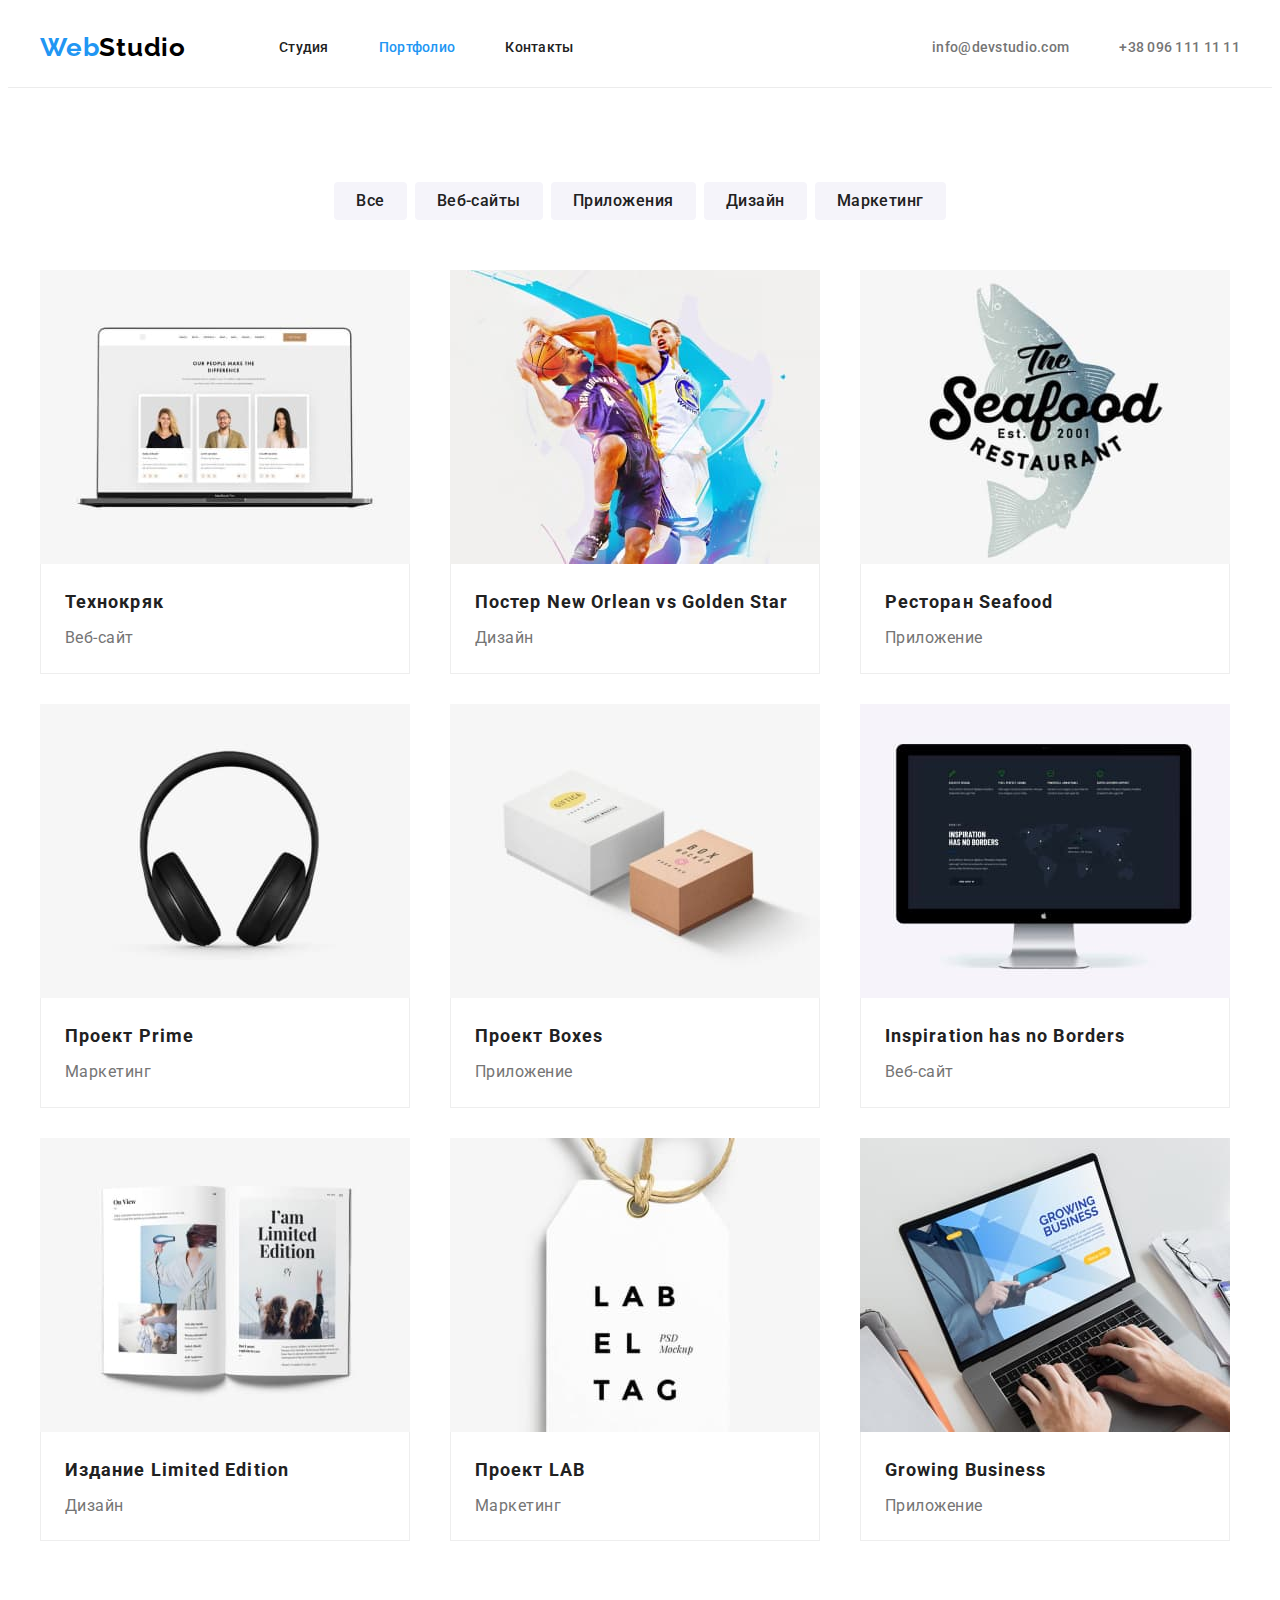
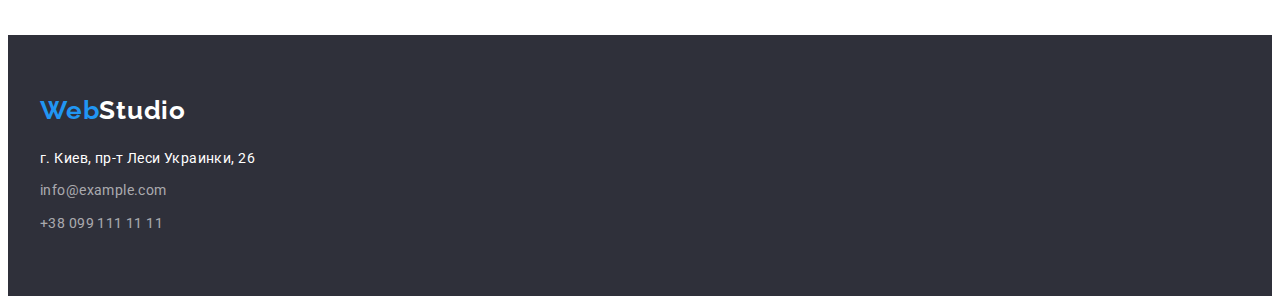
==== commit 3123b2c9: "Refactor after review" ====
--- a/portfolio.html
+++ b/portfolio.html
@@ -47,7 +47,7 @@
 
     <main>
       <!--Filter-->
-      <section class="portfolio">
+      <section class="portfolio section">
         <h1 class="visually-hidden">Портфолио работ</h1>
         <ul class="filter list">
           <li class="filter-item">
@@ -78,8 +78,10 @@
                   width="370"
                   height="294"
                 />
-                <h2 class="portfolio-header">Технокряк</h2>
-                <p class="portfolio-text">Веб-сайт</p>
+                <div class="portfolio-descr">
+                  <h2 class="portfolio-header">Технокряк</h2>
+                  <p class="portfolio-text">Веб-сайт</p>
+                </div>
               </a>
             </li>
             <li class="portfolio-item">
@@ -90,10 +92,12 @@
                   width="370"
                   height="294"
                 />
-                <h2 class="portfolio-header">
-                  Постер <span lang="en">New Orlean vs Golden Star</span>
-                </h2>
-                <p class="portfolio-text">Дизайн</p>
+                <div class="portfolio-descr">
+                  <h2 class="portfolio-header">
+                    Постер <span lang="en">New Orlean vs Golden Star</span>
+                  </h2>
+                  <p class="portfolio-text">Дизайн</p>
+                </div>
               </a>
             </li>
             <li class="portfolio-item">
@@ -104,8 +108,10 @@
                   width="370"
                   height="294"
                 />
-                <h2 class="portfolio-header">Ресторан <span lang="en">Seafood</span></h2>
-                <p class="portfolio-text">Приложение</p>
+                <div class="portfolio-descr">
+                  <h2 class="portfolio-header">Ресторан <span lang="en">Seafood</span></h2>
+                  <p class="portfolio-text">Приложение</p>
+                </div>
               </a>
             </li>
             <li class="portfolio-item">
@@ -116,8 +122,10 @@
                   width="370"
                   height="294"
                 />
-                <h2 class="portfolio-header">Проект <span lang="en">Prime</span></h2>
-                <p class="portfolio-text">Маркетинг</p>
+                <div class="portfolio-descr">
+                  <h2 class="portfolio-header">Проект <span lang="en">Prime</span></h2>
+                  <p class="portfolio-text">Маркетинг</p>
+                </div>
               </a>
             </li>
             <li class="portfolio-item">
@@ -128,8 +136,10 @@
                   width="370"
                   height="294"
                 />
-                <h2 class="portfolio-header">Проект <span lang="en">Boxes</span></h2>
-                <p class="portfolio-text">Приложение</p>
+                <div class="portfolio-descr">
+                  <h2 class="portfolio-header">Проект <span lang="en">Boxes</span></h2>
+                  <p class="portfolio-text">Приложение</p>
+                </div>
               </a>
             </li>
             <li class="portfolio-item">
@@ -140,8 +150,10 @@
                   width="370"
                   height="294"
                 />
-                <h2 lang="en" class="portfolio-header">Inspiration has no Borders</h2>
-                <p class="portfolio-text">Веб-сайт</p>
+                <div class="portfolio-descr">
+                  <h2 lang="en" class="portfolio-header">Inspiration has no Borders</h2>
+                  <p class="portfolio-text">Веб-сайт</p>
+                </div>
               </a>
             </li>
             <li class="portfolio-item">
@@ -152,15 +164,19 @@
                   width="370"
                   height="294"
                 />
-                <h2 class="portfolio-header">Издание <span lang="en">Limited Edition</span></h2>
-                <p class="portfolio-text">Дизайн</p>
+                <div class="portfolio-descr">
+                  <h2 class="portfolio-header">Издание <span lang="en">Limited Edition</span></h2>
+                  <p class="portfolio-text">Дизайн</p>
+                </div>
               </a>
             </li>
             <li class="portfolio-item">
               <a href="" class="portfolio-link">
                 <img src="./images/portfolio8.jpg" alt="Проект LAB.jpg" width="370" height="294" />
-                <h2 class="portfolio-header">Проект <span lang="en">LAB</span></h2>
-                <p class="portfolio-text">Маркетинг</p>
+                <div class="portfolio-descr">
+                  <h2 class="portfolio-header">Проект <span lang="en">LAB</span></h2>
+                  <p class="portfolio-text">Маркетинг</p>
+                </div>
               </a>
             </li>
             <li class="portfolio-item">
@@ -171,8 +187,10 @@
                   width="370"
                   height="294"
                 />
-                <h2 lang="en" class="portfolio-header">Growing Business</h2>
-                <p class="portfolio-text">Приложение</p>
+                <div class="portfolio-descr">
+                  <h2 lang="en" class="portfolio-header">Growing Business</h2>
+                  <p class="portfolio-text">Приложение</p>
+                </div>
               </a>
             </li>
           </ul>
--- a/css/styles.css
+++ b/css/styles.css
@@ -15,6 +15,11 @@
   font-family: 'Roboto', Verdana, sans-serif;
   background-color: var(--primary-white-color);
   color: var(--primary-text-color);
+}
+
+img {
+  display: block;
+  max-width: 100%;
 }
 
 .visually-hidden {
@@ -37,6 +42,10 @@
   /*outline: 1px solid tomato;*/
 }
 
+.section {
+  padding: 94px 0px;
+}
+
 /*Site navigation*/
 
 .list,
@@ -64,13 +73,12 @@
   letter-spacing: 0.03em;
   text-decoration: none;
 
-  padding-top: 24px;
-  padding-bottom: 25px;
   margin-right: 93px;
 }
 
 .logo-accent {
   color: var(--accent-color);
+
   font-family: 'Raleway', Verdana, sans-serif;
   font-weight: 700;
   font-size: 26px;
@@ -80,6 +88,7 @@
 
 .header-nav {
   color: var(--primary-text-color);
+
   font-weight: 500;
   font-size: 14px;
   line-height: 1.1;
@@ -93,12 +102,20 @@
   display: flex;
 }
 
+.nav-item,
+.contacts-item {
+  display: block;
+  padding-top: 32px;
+  padding-bottom: 32px;
+}
+
 .nav-item:not(:last-child) {
   margin-right: 50px;
 }
 
 .header-contacts {
   color: var(--text-color);
+
   font-weight: 500;
   font-size: 14px;
   line-height: 1.1;
@@ -176,7 +193,7 @@
 /*Benefits*/
 
 .benefits {
-  padding: 94px 0px;
+  padding-top: 94px;
 }
 
 .benefits-list {
@@ -184,7 +201,7 @@
 }
 
 .benefits-item {
-  max-width: 270px;
+  flex-basis: calc((100% - 90px) / 4);
 }
 
 .benefits-item:not(:last-child) {
@@ -203,16 +220,13 @@
 
 .text {
   color: var(--text-color);
+
   font-size: 14px;
   line-height: 1.7;
   letter-spacing: 0.03em;
 }
 
 /*What we do*/
-
-.works {
-  padding-bottom: 94px;
-}
 
 .title {
   font-weight: 700;
@@ -239,8 +253,8 @@
 
 .team {
   background-color: #f5f4fa;
-  display: flex;
-  padding: 94px 0px;
+
+  display: flex;
 }
 
 .team-list {
@@ -252,13 +266,19 @@
 
 .team-item {
   background: #ffffff;
+
   text-align: center;
 
   border: none;
   border-radius: 0px 0px 4px 4px;
   box-shadow: 0px 1px 3px rgba(0, 0, 0, 0.12), 0px 1px 1px rgba(0, 0, 0, 0.14),
     0px 2px 1px rgba(0, 0, 0, 0.2);
-  padding-bottom: 30px;
+
+  flex-basis: calc((100% - 90px) / 4);
+}
+
+.team-descr {
+  padding: 30px 0px;
 }
 
 .team-name {
@@ -267,12 +287,12 @@
   line-height: 1.2;
   letter-spacing: 0.03em;
 
-  margin-top: 30px;
   margin-bottom: 10px;
 }
 
 .team-text {
   color: var(--text-color);
+
   font-size: 16px;
   line-height: 1.2;
   letter-spacing: 0.03em;
@@ -297,20 +317,22 @@
 }
 
 .footer-logo {
+  color: var(--primary-white-color);
+
+  font-family: 'Raleway', Verdana, sans-serif;
+  font-weight: 700;
+  font-size: 26px;
+  line-height: 1.2;
+  letter-spacing: 0.03em;
+
   display: inline-block;
-  color: var(--primary-white-color);
-  font-family: 'Raleway', Verdana, sans-serif;
-  font-weight: 700;
-  font-size: 26px;
-  line-height: 1.2;
-  letter-spacing: 0.03em;
-
   margin-bottom: 20px;
 }
 
 .address,
 .footer-tel {
   color: var(--primary-white-color);
+
   font-size: 14px;
   line-height: 1.7;
   letter-spacing: 0.03em;
@@ -324,13 +346,9 @@
   margin-bottom: 9px;
 }
 
-/*--------------------------Portfolio page--------------------------*/
+/*--------------------------PORTFOLIO PAGE--------------------------*/
 
 /*Filter*/
-
-.portfolio {
-  padding: 94px 0px;
-}
 
 .filter {
   display: flex;
@@ -339,11 +357,8 @@
 }
 
 .filter-btn {
-  display: inline-block;
   color: var(--primary-text-color);
   background: #f5f4fa;
-  border: none;
-  border-radius: 4px;
 
   font-family: 'Roboto', Verdana, sans-serif;
   font-weight: 500;
@@ -351,7 +366,11 @@
   line-height: 1.6;
   letter-spacing: 0.03em;
   text-align: center;
+
+  display: inline-block;
   padding: 6px 22px;
+  border: none;
+  border-radius: 4px;
 }
 
 .filter-item:not(:last-child) {
@@ -374,13 +393,11 @@
 }
 
 .portfolio-item {
+  background: #ffffff;
+
   box-sizing: border-box;
   display: flex;
-  background: #ffffff;
-
-  border: 1px solid #eeeeee;
-  padding-bottom: 20px;
-  max-width: 370px;
+  flex-basis: calc((100% - 60px) / 3);
 }
 
 .portfolio-link {
@@ -388,22 +405,26 @@
   font-style: normal;
 }
 
+.portfolio-descr {
+  border: 1px solid #eeeeee;
+  border-top: none;
+  padding: 20px 24px;
+}
+
 .portfolio-header {
   color: var(--primary-text-color);
+
   font-size: 18px;
   line-height: 2;
   letter-spacing: 0.06em;
 
-  margin-top: 20px;
   margin-bottom: 4px;
-  padding: 0px 24px;
 }
 
 .portfolio-text {
   color: var(--text-color);
+
   font-size: 16px;
   line-height: 1.8;
   letter-spacing: 0.03em;
-
-  padding: 0px 24px;
-}
+}
